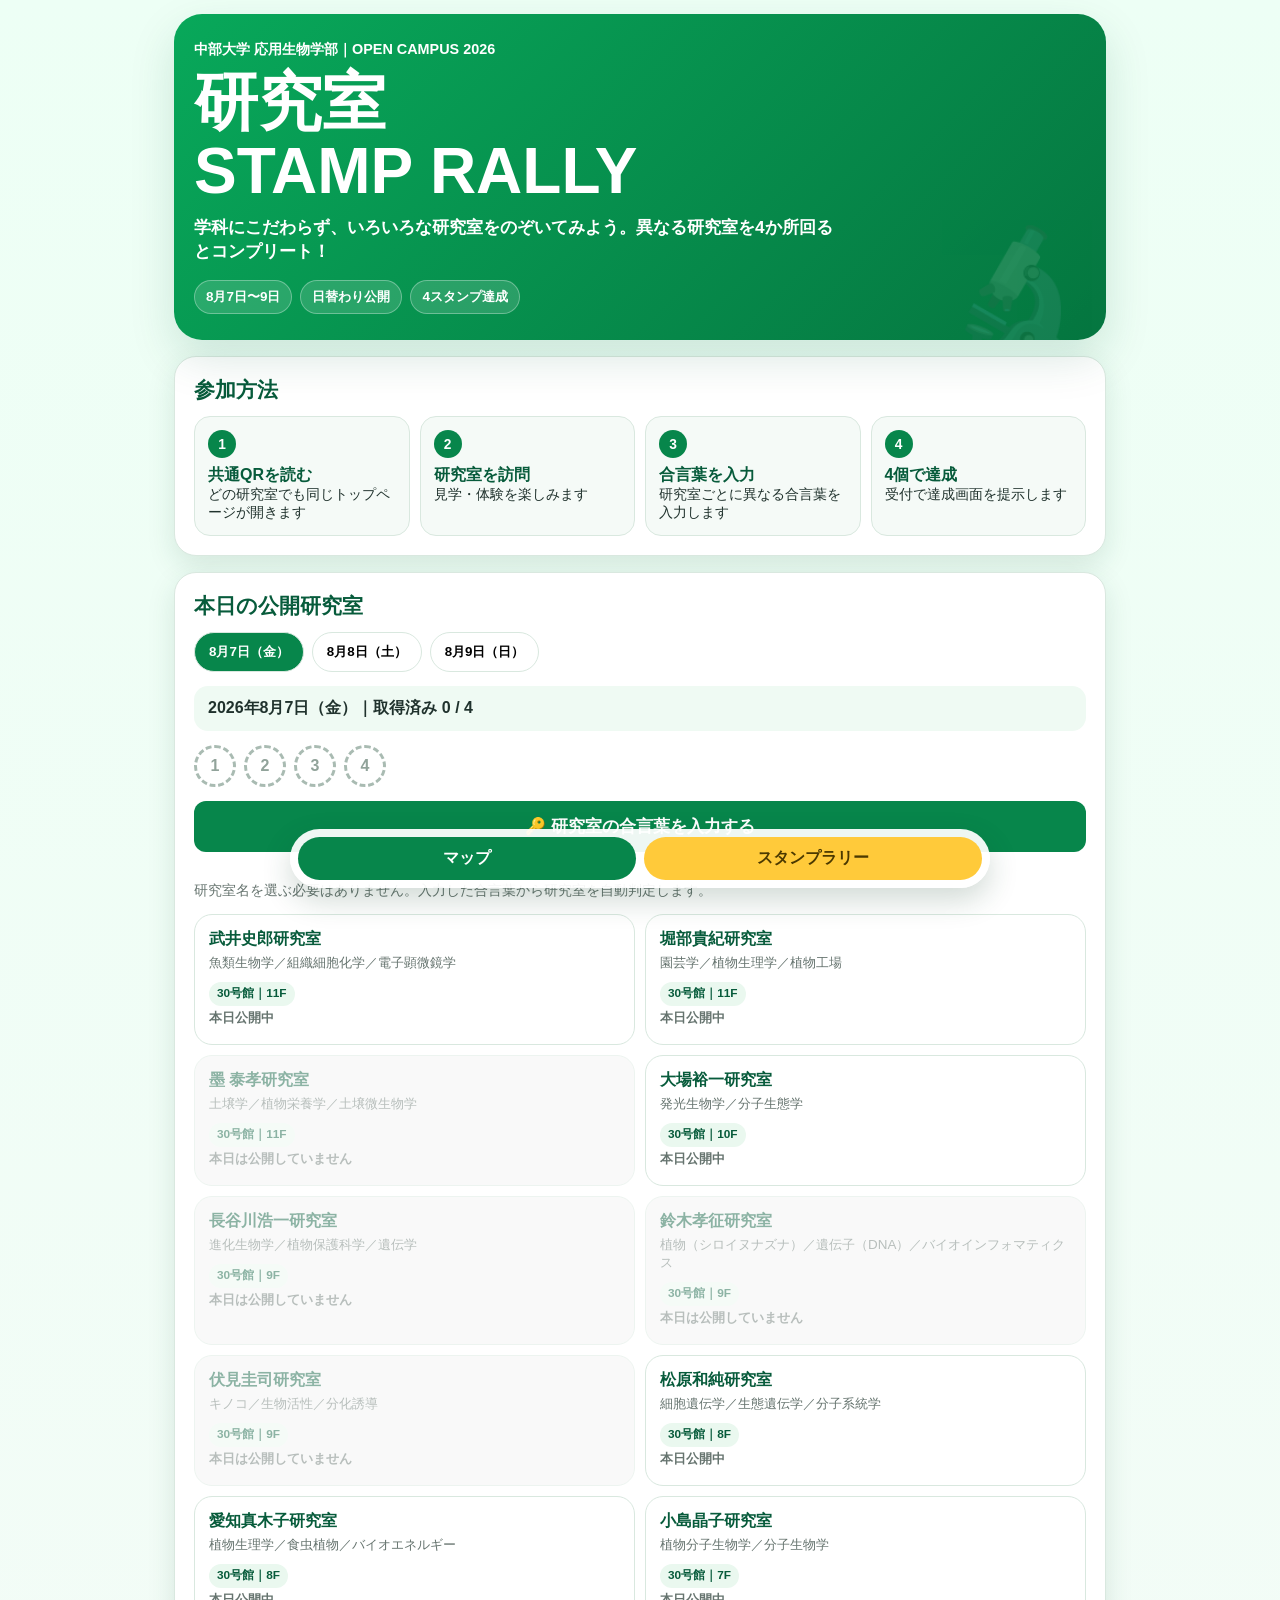
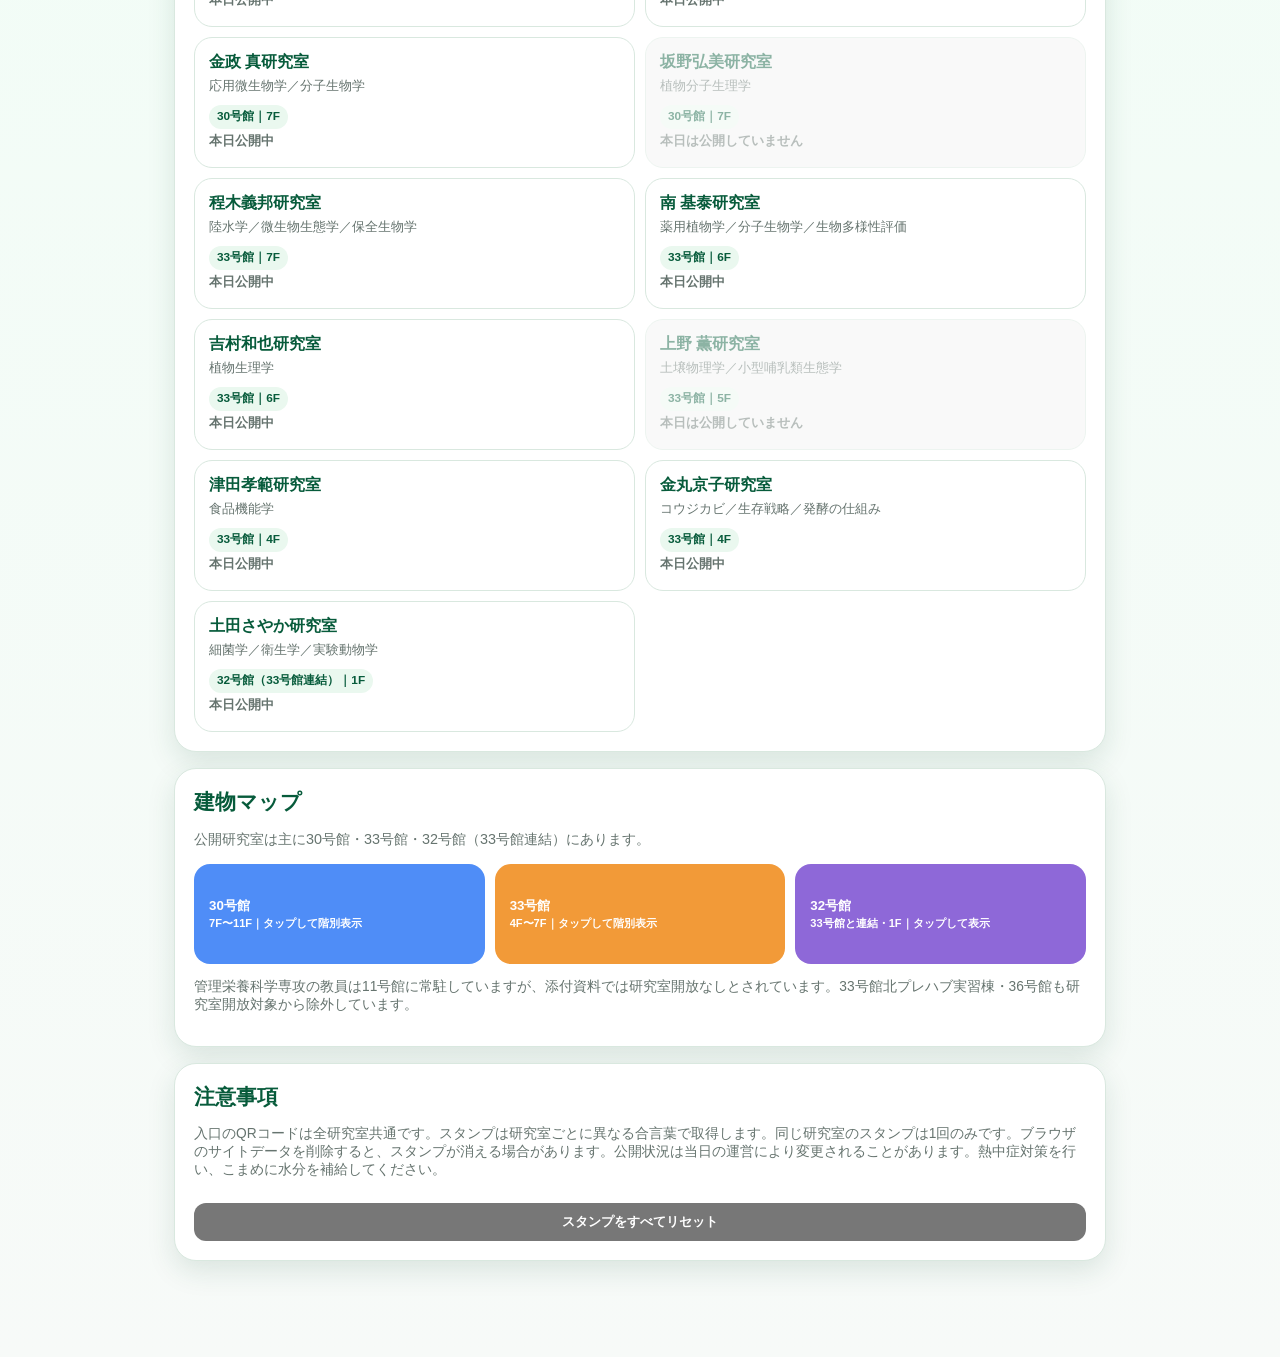
==== index_02.html @ 3755e6f1 "Add files via upload" ====
<!doctype html><html lang="ja"><head><meta charset="utf-8"><meta name="viewport" content="width=device-width,initial-scale=1"><title>2026 応用生物学部 研究室スタンプラリー</title><style>
:root{--g:#07864b;--d:#075b3b;--m:#66746f;--bg:#f3faf6;--line:#d9e8df;--gold:#ffca3a}*{box-sizing:border-box}html{scroll-behavior:smooth}body{margin:0;background:linear-gradient(#edfff5,#f7faf8);font-family:-apple-system,BlinkMacSystemFont,"Segoe UI","Yu Gothic",Meiryo,sans-serif;color:#20322d}.wrap{width:min(100%,960px);margin:auto;padding:14px 14px 96px}.hero{background:linear-gradient(135deg,#08a85a,#057640);color:#fff;border-radius:28px;padding:26px 20px;box-shadow:0 18px 45px #075b3b26;position:relative;overflow:hidden}.hero:after{content:"🔬";position:absolute;right:14px;bottom:-22px;font-size:120px;opacity:.13}.kicker{font-weight:800;font-size:.9rem}h1{font-size:clamp(2rem,8vw,4rem);line-height:1.08;margin:9px 0}.hero p{font-size:1.08rem;font-weight:700;margin:0;max-width:650px}.badges{display:flex;gap:8px;flex-wrap:wrap;margin-top:17px}.badge{padding:7px 11px;background:#ffffff24;border:1px solid #ffffff50;border-radius:999px;font-weight:800;font-size:.84rem}.card{background:#fff;border:1px solid var(--line);border-radius:22px;padding:19px;margin-top:16px;box-shadow:0 10px 28px #194d3520}h2{font-size:1.3rem;margin:0 0 12px;color:var(--d)}.sub{color:var(--m);font-size:.9rem}.steps{display:grid;grid-template-columns:repeat(4,1fr);gap:10px}.step{padding:13px;border-radius:16px;background:#f5faf7;border:1px solid var(--line);font-size:.86rem}.step b{display:block;color:var(--d);font-size:1rem}.num{display:grid;place-items:center;width:28px;height:28px;border-radius:50%;background:var(--g);color:#fff;font-weight:900;margin-bottom:7px}.tabs{display:flex;gap:8px;flex-wrap:wrap}.tab{border:1px solid var(--line);background:#fff;padding:10px 14px;border-radius:999px;font-weight:900;cursor:pointer}.tab.active{background:var(--g);color:#fff}.status{margin:14px 0;padding:12px 14px;background:#effaf3;border-radius:14px;font-weight:800}.progress{display:flex;gap:8px;margin-top:10px}.dot{width:42px;height:42px;border-radius:50%;display:grid;place-items:center;border:3px dashed #a9bbb2;color:#91a39a;font-weight:900}.dot.done{border-style:solid;border-color:var(--gold);background:#fff8d8;color:#7c5d00}.grid{display:grid;grid-template-columns:repeat(2,1fr);gap:10px}.lab{border:1px solid var(--line);border-radius:18px;padding:14px;background:#fff}.lab.closed{opacity:.46;background:#f2f4f3}.lab h3{margin:0 0 4px;font-size:1rem;color:var(--d)}.lab p{margin:3px 0;color:var(--m);font-size:.84rem}.loc{display:inline-block;background:#eaf8ef;color:var(--d);font-weight:800;border-radius:999px;padding:4px 8px;font-size:.74rem;margin-top:7px}.get{width:100%;border:0;border-radius:12px;background:var(--g);color:#fff;font-weight:900;padding:10px;margin-top:10px;cursor:pointer}.get.done{background:#e7f5eb;color:var(--d)}.map{display:grid;grid-template-columns:repeat(3,1fr);gap:10px}.building{border-radius:16px;padding:15px;color:#fff;font-weight:900;min-height:100px}.b30{background:#4f8df7}.b33{background:#f29a38}.b32{background:#8e68d8}.complete{display:none;text-align:center;background:linear-gradient(135deg,#fff9cf,#fff);border:3px solid var(--gold)}.complete.show{display:block}.complete .big{font-size:3.2rem}.complete h2{font-size:2rem}.notice{font-size:.86rem;color:var(--m)}.sticky{position:fixed;left:50%;bottom:12px;transform:translateX(-50%);width:min(calc(100% - 20px),700px);display:flex;gap:8px;background:#ffffffee;padding:8px;border-radius:999px;box-shadow:0 12px 30px #17482e33;z-index:20}.sticky a{flex:1;text-decoration:none;text-align:center;border-radius:999px;padding:11px;font-weight:900}.primary{background:var(--gold);color:#4b3900}.secondary{background:var(--g);color:#fff}.modal{display:none;position:fixed;inset:0;background:#0008;z-index:30;padding:18px;align-items:center;justify-content:center}.modal.show{display:flex}.dialog{width:min(100%,430px);background:#fff;border-radius:22px;padding:20px}.dialog h3{margin:0 0 5px;color:var(--d)}input{width:100%;font-size:1.1rem;padding:13px;border:2px solid var(--line);border-radius:12px;margin:12px 0;text-transform:uppercase}.actions{display:flex;gap:8px}.actions button{flex:1;border:0;border-radius:12px;padding:11px;font-weight:900;cursor:pointer}.cancel{background:#eee}.submit{background:var(--g);color:#fff}.error{color:#c73333;font-weight:800;font-size:.86rem;min-height:1.4em}@media(max-width:680px){.steps{grid-template-columns:1fr 1fr}.grid{grid-template-columns:1fr}.map{grid-template-columns:1fr}}@media print{@page{size:A4;margin:9mm}body{background:#fff;font-size:9pt}.wrap{padding:0}.hero,.card{box-shadow:none;break-inside:avoid;margin-top:7px;padding:12px}.hero{border-radius:15px}h1{font-size:26pt}.steps{grid-template-columns:repeat(4,1fr)}.grid{grid-template-columns:repeat(2,1fr);gap:5px}.lab{padding:8px}.get,.sticky,.modal,.tabs{display:none!important}.lab.closed{display:none}}

.building{border:0;cursor:pointer;text-align:left;transition:.18s ease}.building:hover,.building.active{transform:translateY(-2px);outline:4px solid #ffffffcc}.floor-map{display:none;margin-top:14px;border:1px solid var(--line);border-radius:18px;padding:14px;background:#f8fcfa}.floor-map.show{display:block}.floor-head{display:flex;align-items:center;justify-content:space-between;gap:10px;margin-bottom:10px}.floor-head h3{margin:0;color:var(--d)}.floor-close{border:0;background:#e8efeb;border-radius:999px;padding:7px 11px;font-weight:800;cursor:pointer}.floor-list{display:grid;gap:9px}.floor-row{display:grid;grid-template-columns:64px 1fr;gap:10px;align-items:stretch}.floor-label{display:grid;place-items:center;border-radius:14px;color:#fff;font-weight:900;min-height:66px}.floor-labs{display:grid;grid-template-columns:repeat(2,1fr);gap:8px}.map-lab{border:1px solid var(--line);border-radius:13px;padding:10px;background:#fff}.map-lab.closed{opacity:.42;background:#eef1ef}.map-lab.done{border:2px solid var(--gold);background:#fff9da}.map-lab b{display:block;color:var(--d);font-size:.9rem}.map-lab span{font-size:.76rem;color:var(--m)}.legend{display:flex;gap:8px;flex-wrap:wrap;margin:10px 0 0}.legend span{font-size:.76rem;padding:5px 9px;border-radius:999px;background:#eef5f1}.legend .open{background:#e6f7ec;color:#075b3b}.legend .done{background:#fff4bd;color:#6e5200}.legend .closed{background:#ecefee;color:#777}@media(max-width:680px){.floor-labs{grid-template-columns:1fr}.floor-row{grid-template-columns:54px 1fr}}@media print{.floor-map{display:block!important}.floor-close{display:none}.floor-labs{grid-template-columns:repeat(2,1fr)}}
</style></head><body><main class="wrap"><section class="hero"><div class="kicker">中部大学 応用生物学部｜OPEN CAMPUS 2026</div><h1>研究室<br>STAMP RALLY</h1><p>学科にこだわらず、いろいろな研究室をのぞいてみよう。異なる研究室を4か所回るとコンプリート！</p><div class="badges"><span class="badge">8月7日〜9日</span><span class="badge">日替わり公開</span><span class="badge">4スタンプ達成</span></div></section><section class="card"><h2>参加方法</h2><div class="steps"><div class="step"><span class="num">1</span><b>共通QRを読む</b>どの研究室でも同じトップページが開きます</div><div class="step"><span class="num">2</span><b>研究室を訪問</b>見学・体験を楽しみます</div><div class="step"><span class="num">3</span><b>合言葉を入力</b>研究室ごとに異なる合言葉を入力します</div><div class="step"><span class="num">4</span><b>4個で達成</b>受付で達成画面を提示します</div></div></section><section class="card" id="rally"><h2>本日の公開研究室</h2><div class="tabs"><button class="tab" data-day="7">8月7日（金）</button><button class="tab" data-day="8">8月8日（土）</button><button class="tab" data-day="9">8月9日（日）</button></div><div class="status" id="status"></div><div class="progress" id="progress"></div><button class="get" style="font-size:1.05rem;padding:14px;margin:14px 0" onclick="openCommonModal()">🔑 研究室の合言葉を入力する</button><p class="sub">研究室名を選ぶ必要はありません。入力した合言葉から研究室を自動判定します。</p><div class="grid" id="labs"></div></section><section class="card" id="map"><h2>建物マップ</h2><p class="sub">公開研究室は主に30号館・33号館・32号館（33号館連結）にあります。</p><div class="map"><button class="building b30" data-building="30号館">30号館<br><small>7F〜11F｜タップして階別表示</small></button><button class="building b33" data-building="33号館">33号館<br><small>4F〜7F｜タップして階別表示</small></button><button class="building b32" data-building="32号館（33号館連結）">32号館<br><small>33号館と連結・1F｜タップして表示</small></button></div><div class="floor-map" id="floorMap"></div><p class="notice">管理栄養科学専攻の教員は11号館に常駐していますが、添付資料では研究室開放なしとされています。33号館北プレハブ実習棟・36号館も研究室開放対象から除外しています。</p></section><section class="card complete" id="complete"><div class="big">🎉</div><h2>COMPLETE!</h2><p><b>4つの研究室を訪問しました。</b><br>この画面を応用生物学部受付で提示してください。</p></section><section class="card"><h2>注意事項</h2><p class="notice">入口のQRコードは全研究室共通です。スタンプは研究室ごとに異なる合言葉で取得します。同じ研究室のスタンプは1回のみです。ブラウザのサイトデータを削除すると、スタンプが消える場合があります。公開状況は当日の運営により変更されることがあります。熱中症対策を行い、こまめに水分を補給してください。</p><button class="get" style="background:#777" onclick="resetRally()">スタンプをすべてリセット</button></section></main><nav class="sticky"><a class="secondary" href="#map">マップ</a><a class="primary" href="#rally">スタンプラリー</a></nav><div class="modal" id="modal"><div class="dialog"><h3 id="modalTitle">研究室の合言葉を入力</h3><p class="sub">訪問した研究室で案内された合言葉を入力してください。</p><input id="passwordInput" type="text" autocomplete="off" placeholder="合言葉"><div class="error" id="error"></div><div class="actions"><button class="cancel" onclick="closeModal()">キャンセル</button><button class="submit" onclick="submitPassword()">スタンプを取得</button></div></div></div><script>
const LABS=[
{id:'takei',name:'武井史郎研究室',building:'30号館',floor:'11F',days:[7,8,9],fields:'魚類生物学／組織細胞化学／電子顕微鏡学',password:'FISH30'},
{id:'horibe',name:'堀部貴紀研究室',building:'30号館',floor:'11F',days:[7,9],fields:'園芸学／植物生理学／植物工場',password:'PLANT11'},
{id:'sumi',name:'墨 泰孝研究室',building:'30号館',floor:'11F',days:[8],fields:'土壌学／植物栄養学／土壌微生物学',password:'SOIL08'},
{id:'oba',name:'大場裕一研究室',building:'30号館',floor:'10F',days:[7,8,9],fields:'発光生物学／分子生態学',password:'LIGHT10'},
{id:'hasegawa',name:'長谷川浩一研究室',building:'30号館',floor:'9F',days:[8,9],fields:'進化生物学／植物保護科学／遺伝学',password:'EVOLVE9'},
{id:'suzuki',name:'鈴木孝征研究室',building:'30号館',floor:'9F',days:[8,9],fields:'植物（シロイヌナズナ）／遺伝子（DNA）／バイオインフォマティクス',password:'DNA309'},
{id:'fushimi',name:'伏見圭司研究室',building:'30号館',floor:'9F',days:[9],fields:'キノコ／生物活性／分化誘導',password:'MUSH09'},
{id:'matsubara',name:'松原和純研究室',building:'30号館',floor:'8F',days:[7,8,9],fields:'細胞遺伝学／生態遺伝学／分子系統学',password:'GENE08'},
{id:'aichi',name:'愛知真木子研究室',building:'30号館',floor:'8F',days:[7],fields:'植物生理学／食虫植物／バイオエネルギー',password:'CARNI7'},
{id:'kojima',name:'小島晶子研究室',building:'30号館',floor:'7F',days:[7,8,9],fields:'植物分子生物学／分子生物学',password:'LEAF07'},
{id:'kanemasa',name:'金政 真研究室',building:'30号館',floor:'7F',days:[7,8,9],fields:'応用微生物学／分子生物学',password:'MICRO7'},
{id:'sakano',name:'坂野弘美研究室',building:'30号館',floor:'7F',days:[8,9],fields:'植物分子生理学',password:'PHYTO7'},
{id:'hodoki',name:'程木義邦研究室',building:'33号館',floor:'7F',days:[7,8,9],fields:'陸水学／微生物生態学／保全生物学',password:'WATER7'},
{id:'minami',name:'南 基泰研究室',building:'33号館',floor:'6F',days:[7,8,9],fields:'薬用植物学／分子生物学／生物多様性評価',password:'HERB06'},
{id:'yoshimura',name:'吉村和也研究室',building:'33号館',floor:'6F',days:[7,8,9],fields:'植物生理学',password:'GREEN6'},
{id:'ueno',name:'上野 薫研究室',building:'33号館',floor:'5F',days:[8,9],fields:'土壌物理学／小型哺乳類生態学',password:'FIELD5'},
{id:'tsuda',name:'津田孝範研究室',building:'33号館',floor:'4F',days:[7,8,9],fields:'食品機能学',password:'FOOD04'},
{id:'kanamaru',name:'金丸京子研究室',building:'33号館',floor:'4F',days:[7],fields:'コウジカビ／生存戦略／発酵の仕組み',password:'KOJI47'},
{id:'tsuchida',name:'土田さやか研究室',building:'32号館（33号館連結）',floor:'1F',days:[7,8,9],fields:'細菌学／衛生学／実験動物学',password:'BACT01'}];
const DATES={7:'2026年8月7日（金）',8:'2026年8月8日（土）',9:'2026年8月9日（日）'};const KEY='chubu_oc_2026_stamps';let currentDay=7,selectedLab=null;const t=new Date();if(t.getMonth()===7&&[7,8,9].includes(t.getDate()))currentDay=t.getDate();const p=Number(new URLSearchParams(location.search).get('day'));if([7,8,9].includes(p))currentDay=p;function stamps(){try{return JSON.parse(localStorage.getItem(KEY)||'[]')}catch(e){return[]}}function save(v){localStorage.setItem(KEY,JSON.stringify(v))}function render(){document.querySelectorAll('.tab').forEach(b=>b.classList.toggle('active',Number(b.dataset.day)===currentDay));const got=stamps();document.getElementById('status').textContent=DATES[currentDay]+'｜取得済み '+got.length+' / 4';document.getElementById('progress').innerHTML=[0,1,2,3].map(i=>`<div class="dot ${i<got.length?'done':''}">${i<got.length?'✓':i+1}</div>`).join('');document.getElementById('complete').classList.toggle('show',got.length>=4);document.getElementById('labs').innerHTML=LABS.map(l=>{const open=l.days.includes(currentDay),done=got.includes(l.id);return `<article class="lab ${open?'':'closed'}"><h3>${l.name}</h3><p>${l.fields}</p><span class="loc">${l.building}｜${l.floor}</span>${open?`<p><b>${done?'✓ スタンプ取得済み':'本日公開中'}</b></p>`:'<p><b>本日は公開していません</b></p>'}</article>`}).join('');renderFloorMap()}
let selectedBuilding='';
const FLOOR_ORDER={
 '30号館':['11F','10F','9F','8F','7F'],
 '33号館':['7F','6F','5F','4F'],
 '32号館（33号館連結）':['1F']
};
const FLOOR_COLOR={'30号館':'#4f8df7','33号館':'#f29a38','32号館（33号館連結）':'#8e68d8'};
function openFloorMap(building){selectedBuilding=building;document.querySelectorAll('.building').forEach(b=>b.classList.toggle('active',b.dataset.building===building));renderFloorMap();document.getElementById('floorMap').scrollIntoView({behavior:'smooth',block:'nearest'})}
function closeFloorMap(){selectedBuilding='';document.getElementById('floorMap').classList.remove('show');document.querySelectorAll('.building').forEach(b=>b.classList.remove('active'))}
function renderFloorMap(){const root=document.getElementById('floorMap');if(!root||!selectedBuilding){if(root)root.classList.remove('show');return}const got=stamps();const floors=FLOOR_ORDER[selectedBuilding]||[];root.classList.add('show');root.innerHTML=`<div class="floor-head"><h3>${selectedBuilding} 階別マップ</h3><button class="floor-close" onclick="closeFloorMap()">閉じる</button></div><div class="floor-list">${floors.map(f=>{const ls=LABS.filter(l=>l.building===selectedBuilding&&l.floor===f);return `<div class="floor-row"><div class="floor-label" style="background:${FLOOR_COLOR[selectedBuilding]}">${f}</div><div class="floor-labs">${ls.map(l=>{const open=l.days.includes(currentDay),done=got.includes(l.id);return `<div class="map-lab ${open?'':'closed'} ${done?'done':''}"><b>${done?'✓ ':''}${l.name}</b><span>${open?'本日公開':'本日は非公開'}${done?'｜取得済み':''}<br>${l.fields}</span></div>`}).join('')||'<div class="map-lab closed"><b>公開研究室なし</b><span>この階の登録はありません</span></div>'}</div></div>`}).join('')}</div><div class="legend"><span class="open">本日公開</span><span class="done">取得済み</span><span class="closed">本日は非公開</span></div>`}
document.querySelectorAll('.building').forEach(b=>b.addEventListener('click',()=>openFloorMap(b.dataset.building)));
document.querySelectorAll('.tab').forEach(b=>b.onclick=()=>{currentDay=Number(b.dataset.day);render()});function openCommonModal(){selectedLab=null;document.getElementById('modalTitle').textContent='研究室の合言葉を入力';document.getElementById('passwordInput').value='';document.getElementById('error').textContent='';document.getElementById('modal').classList.add('show');setTimeout(()=>document.getElementById('passwordInput').focus(),100)}function closeModal(){document.getElementById('modal').classList.remove('show');selectedLab=null}function submitPassword(){const v=document.getElementById('passwordInput').value.trim().toUpperCase();const matched=LABS.find(l=>l.password.toUpperCase()===v);if(!matched){document.getElementById('error').textContent='合言葉が違います。研究室スタッフにご確認ください。';return}if(!matched.days.includes(currentDay)){document.getElementById('error').textContent='この研究室は本日の公開対象ではありません。日付をご確認ください。';return}const got=stamps();if(got.includes(matched.id)){document.getElementById('error').textContent=matched.name+'のスタンプは取得済みです。';return}got.push(matched.id);save(got);closeModal();render();alert(matched.name+'のスタンプを取得しました！');if(got.length>=4)setTimeout(()=>document.getElementById('complete').scrollIntoView({behavior:'smooth'}),150)}document.getElementById('passwordInput').addEventListener('keydown',e=>{if(e.key==='Enter')submitPassword()});document.getElementById('modal').addEventListener('click',e=>{if(e.target.id==='modal')closeModal()});function resetRally(){if(confirm('すべてのスタンプをリセットしますか？')){localStorage.removeItem(KEY);render()}}render();
</script></body></html>
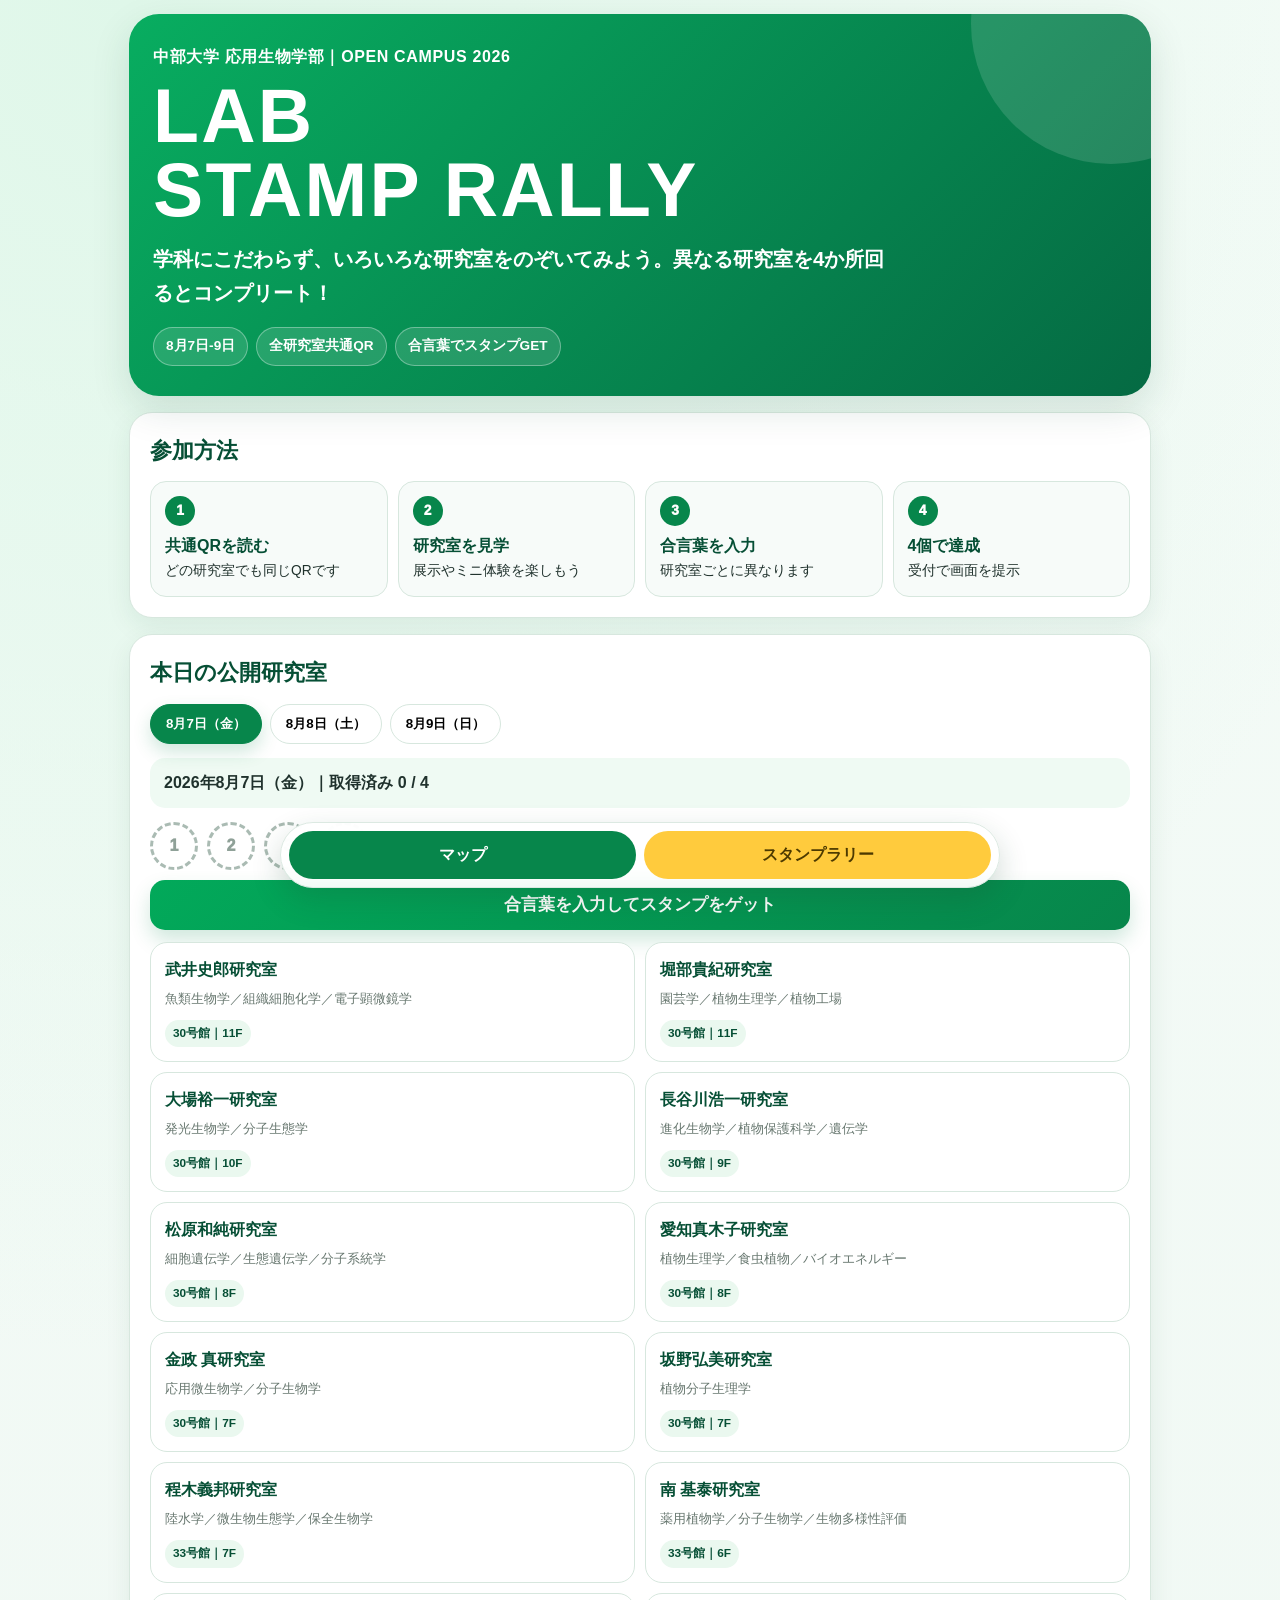
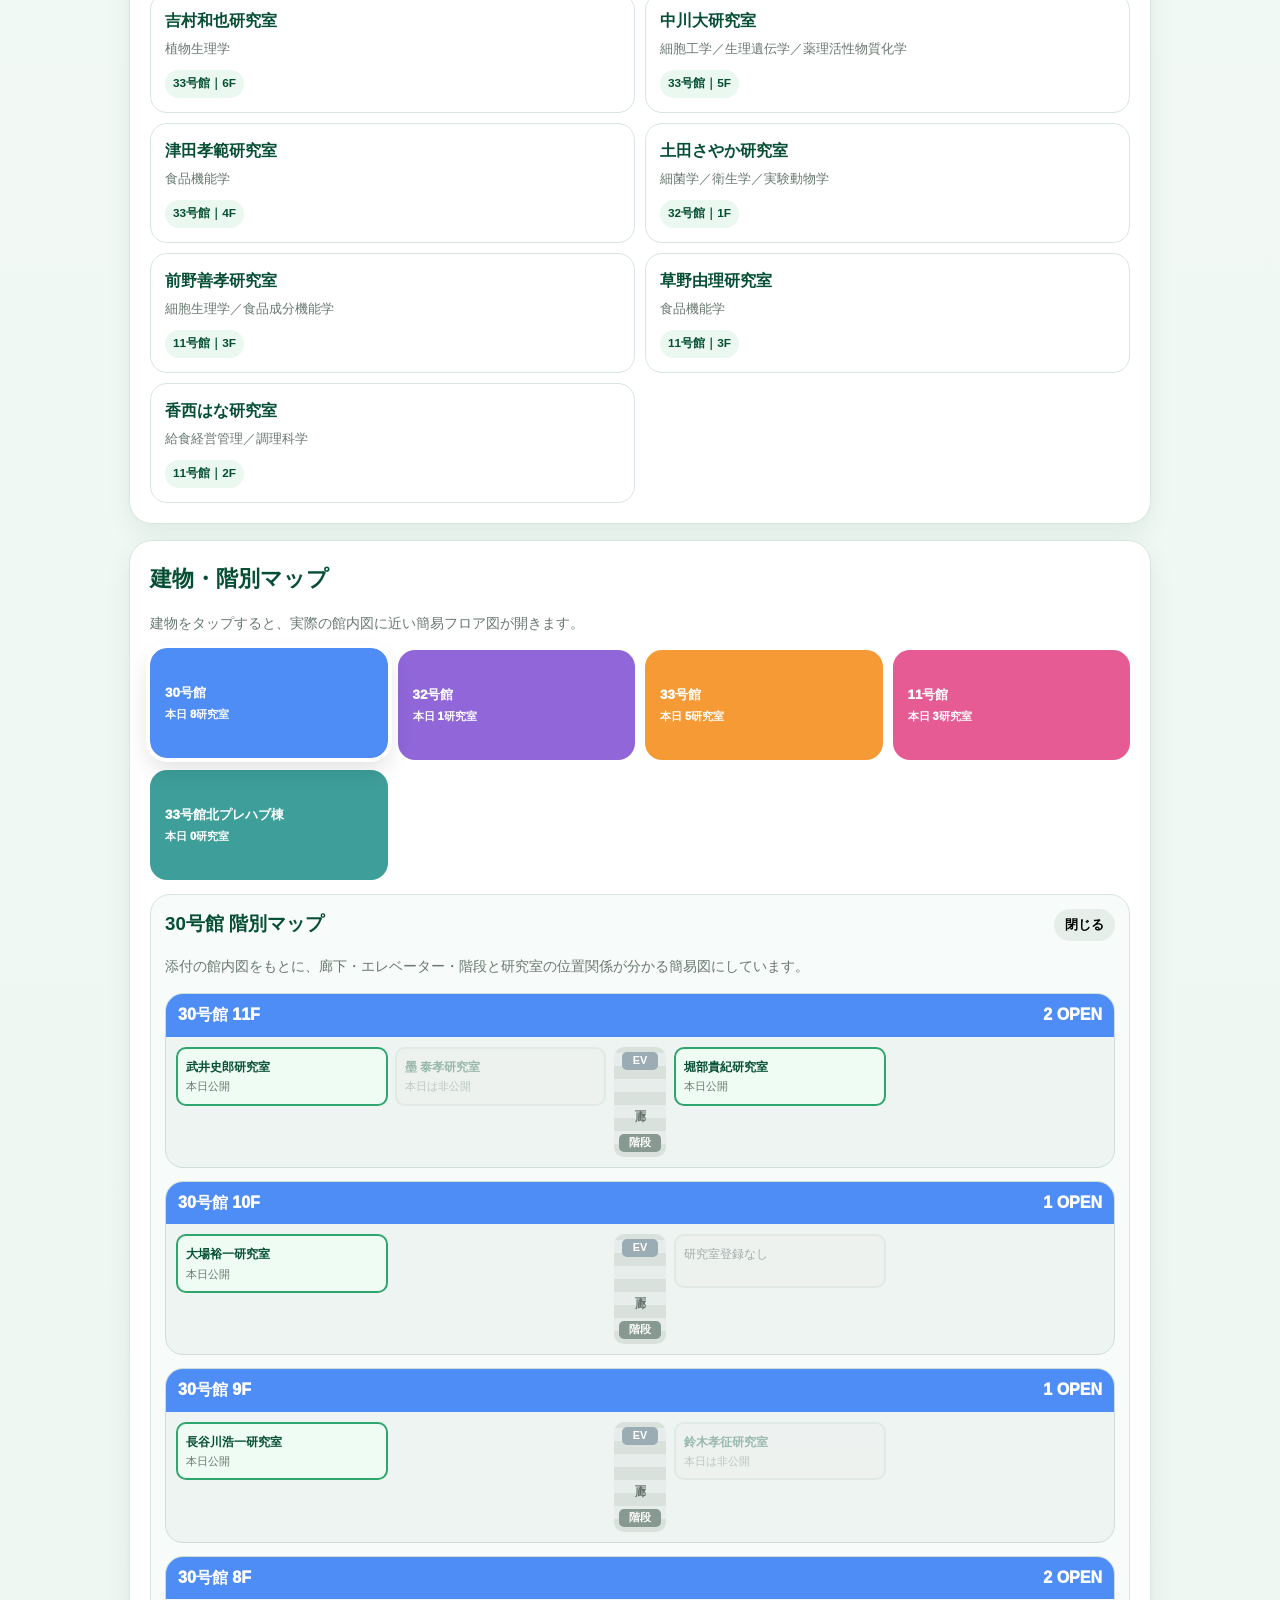
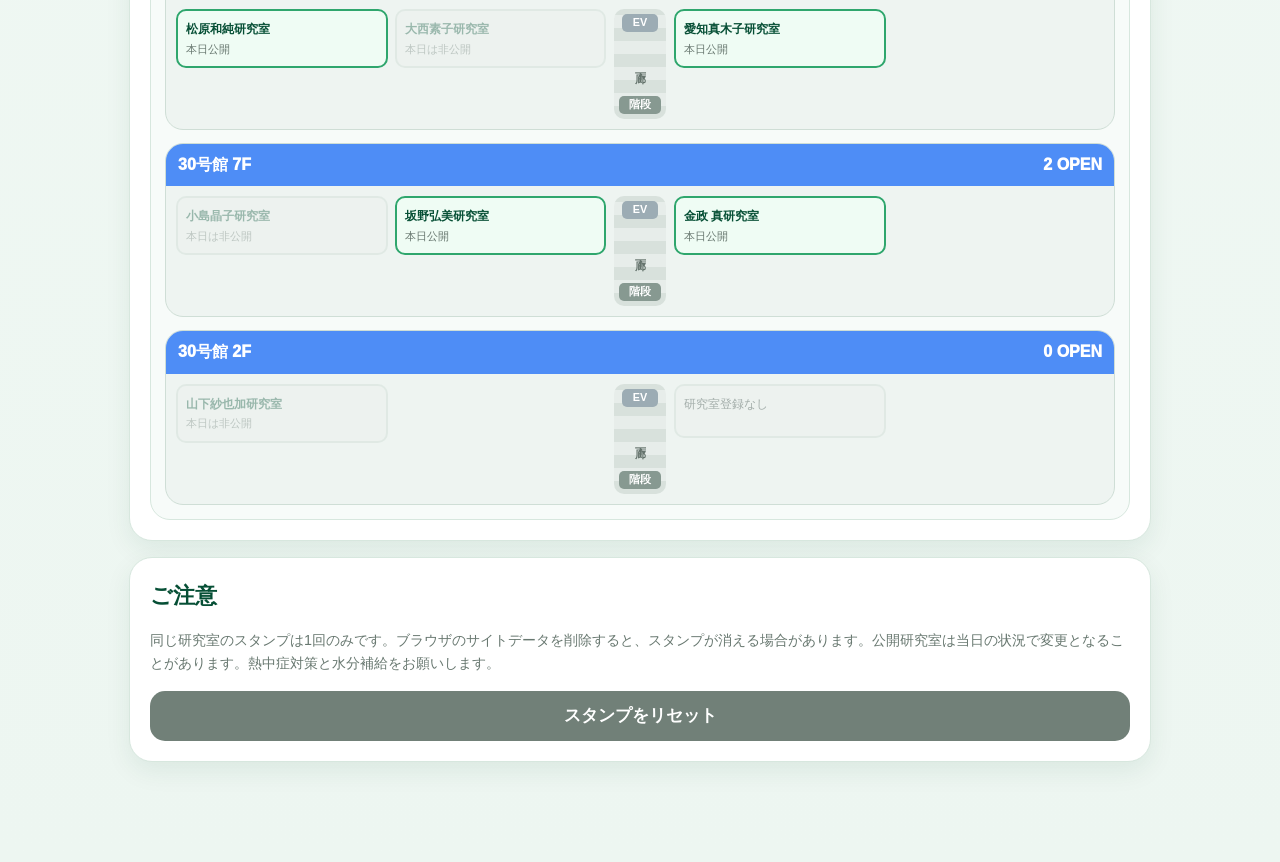
==== commit ba8b426d: "Add files via upload" ====
--- a/index_02.html
+++ b/index_02.html
@@ -1,39 +1 @@
-<!doctype html><html lang="ja"><head><meta charset="utf-8"><meta name="viewport" content="width=device-width,initial-scale=1"><title>2026 応用生物学部 研究室スタンプラリー</title><style>
-:root{--g:#07864b;--d:#075b3b;--m:#66746f;--bg:#f3faf6;--line:#d9e8df;--gold:#ffca3a}*{box-sizing:border-box}html{scroll-behavior:smooth}body{margin:0;background:linear-gradient(#edfff5,#f7faf8);font-family:-apple-system,BlinkMacSystemFont,"Segoe UI","Yu Gothic",Meiryo,sans-serif;color:#20322d}.wrap{width:min(100%,960px);margin:auto;padding:14px 14px 96px}.hero{background:linear-gradient(135deg,#08a85a,#057640);color:#fff;border-radius:28px;padding:26px 20px;box-shadow:0 18px 45px #075b3b26;position:relative;overflow:hidden}.hero:after{content:"🔬";position:absolute;right:14px;bottom:-22px;font-size:120px;opacity:.13}.kicker{font-weight:800;font-size:.9rem}h1{font-size:clamp(2rem,8vw,4rem);line-height:1.08;margin:9px 0}.hero p{font-size:1.08rem;font-weight:700;margin:0;max-width:650px}.badges{display:flex;gap:8px;flex-wrap:wrap;margin-top:17px}.badge{padding:7px 11px;background:#ffffff24;border:1px solid #ffffff50;border-radius:999px;font-weight:800;font-size:.84rem}.card{background:#fff;border:1px solid var(--line);border-radius:22px;padding:19px;margin-top:16px;box-shadow:0 10px 28px #194d3520}h2{font-size:1.3rem;margin:0 0 12px;color:var(--d)}.sub{color:var(--m);font-size:.9rem}.steps{display:grid;grid-template-columns:repeat(4,1fr);gap:10px}.step{padding:13px;border-radius:16px;background:#f5faf7;border:1px solid var(--line);font-size:.86rem}.step b{display:block;color:var(--d);font-size:1rem}.num{display:grid;place-items:center;width:28px;height:28px;border-radius:50%;background:var(--g);color:#fff;font-weight:900;margin-bottom:7px}.tabs{display:flex;gap:8px;flex-wrap:wrap}.tab{border:1px solid var(--line);background:#fff;padding:10px 14px;border-radius:999px;font-weight:900;cursor:pointer}.tab.active{background:var(--g);color:#fff}.status{margin:14px 0;padding:12px 14px;background:#effaf3;border-radius:14px;font-weight:800}.progress{display:flex;gap:8px;margin-top:10px}.dot{width:42px;height:42px;border-radius:50%;display:grid;place-items:center;border:3px dashed #a9bbb2;color:#91a39a;font-weight:900}.dot.done{border-style:solid;border-color:var(--gold);background:#fff8d8;color:#7c5d00}.grid{display:grid;grid-template-columns:repeat(2,1fr);gap:10px}.lab{border:1px solid var(--line);border-radius:18px;padding:14px;background:#fff}.lab.closed{opacity:.46;background:#f2f4f3}.lab h3{margin:0 0 4px;font-size:1rem;color:var(--d)}.lab p{margin:3px 0;color:var(--m);font-size:.84rem}.loc{display:inline-block;background:#eaf8ef;color:var(--d);font-weight:800;border-radius:999px;padding:4px 8px;font-size:.74rem;margin-top:7px}.get{width:100%;border:0;border-radius:12px;background:var(--g);color:#fff;font-weight:900;padding:10px;margin-top:10px;cursor:pointer}.get.done{background:#e7f5eb;color:var(--d)}.map{display:grid;grid-template-columns:repeat(3,1fr);gap:10px}.building{border-radius:16px;padding:15px;color:#fff;font-weight:900;min-height:100px}.b30{background:#4f8df7}.b33{background:#f29a38}.b32{background:#8e68d8}.complete{display:none;text-align:center;background:linear-gradient(135deg,#fff9cf,#fff);border:3px solid var(--gold)}.complete.show{display:block}.complete .big{font-size:3.2rem}.complete h2{font-size:2rem}.notice{font-size:.86rem;color:var(--m)}.sticky{position:fixed;left:50%;bottom:12px;transform:translateX(-50%);width:min(calc(100% - 20px),700px);display:flex;gap:8px;background:#ffffffee;padding:8px;border-radius:999px;box-shadow:0 12px 30px #17482e33;z-index:20}.sticky a{flex:1;text-decoration:none;text-align:center;border-radius:999px;padding:11px;font-weight:900}.primary{background:var(--gold);color:#4b3900}.secondary{background:var(--g);color:#fff}.modal{display:none;position:fixed;inset:0;background:#0008;z-index:30;padding:18px;align-items:center;justify-content:center}.modal.show{display:flex}.dialog{width:min(100%,430px);background:#fff;border-radius:22px;padding:20px}.dialog h3{margin:0 0 5px;color:var(--d)}input{width:100%;font-size:1.1rem;padding:13px;border:2px solid var(--line);border-radius:12px;margin:12px 0;text-transform:uppercase}.actions{display:flex;gap:8px}.actions button{flex:1;border:0;border-radius:12px;padding:11px;font-weight:900;cursor:pointer}.cancel{background:#eee}.submit{background:var(--g);color:#fff}.error{color:#c73333;font-weight:800;font-size:.86rem;min-height:1.4em}@media(max-width:680px){.steps{grid-template-columns:1fr 1fr}.grid{grid-template-columns:1fr}.map{grid-template-columns:1fr}}@media print{@page{size:A4;margin:9mm}body{background:#fff;font-size:9pt}.wrap{padding:0}.hero,.card{box-shadow:none;break-inside:avoid;margin-top:7px;padding:12px}.hero{border-radius:15px}h1{font-size:26pt}.steps{grid-template-columns:repeat(4,1fr)}.grid{grid-template-columns:repeat(2,1fr);gap:5px}.lab{padding:8px}.get,.sticky,.modal,.tabs{display:none!important}.lab.closed{display:none}}
-
-.building{border:0;cursor:pointer;text-align:left;transition:.18s ease}.building:hover,.building.active{transform:translateY(-2px);outline:4px solid #ffffffcc}.floor-map{display:none;margin-top:14px;border:1px solid var(--line);border-radius:18px;padding:14px;background:#f8fcfa}.floor-map.show{display:block}.floor-head{display:flex;align-items:center;justify-content:space-between;gap:10px;margin-bottom:10px}.floor-head h3{margin:0;color:var(--d)}.floor-close{border:0;background:#e8efeb;border-radius:999px;padding:7px 11px;font-weight:800;cursor:pointer}.floor-list{display:grid;gap:9px}.floor-row{display:grid;grid-template-columns:64px 1fr;gap:10px;align-items:stretch}.floor-label{display:grid;place-items:center;border-radius:14px;color:#fff;font-weight:900;min-height:66px}.floor-labs{display:grid;grid-template-columns:repeat(2,1fr);gap:8px}.map-lab{border:1px solid var(--line);border-radius:13px;padding:10px;background:#fff}.map-lab.closed{opacity:.42;background:#eef1ef}.map-lab.done{border:2px solid var(--gold);background:#fff9da}.map-lab b{display:block;color:var(--d);font-size:.9rem}.map-lab span{font-size:.76rem;color:var(--m)}.legend{display:flex;gap:8px;flex-wrap:wrap;margin:10px 0 0}.legend span{font-size:.76rem;padding:5px 9px;border-radius:999px;background:#eef5f1}.legend .open{background:#e6f7ec;color:#075b3b}.legend .done{background:#fff4bd;color:#6e5200}.legend .closed{background:#ecefee;color:#777}@media(max-width:680px){.floor-labs{grid-template-columns:1fr}.floor-row{grid-template-columns:54px 1fr}}@media print{.floor-map{display:block!important}.floor-close{display:none}.floor-labs{grid-template-columns:repeat(2,1fr)}}
-</style></head><body><main class="wrap"><section class="hero"><div class="kicker">中部大学 応用生物学部｜OPEN CAMPUS 2026</div><h1>研究室<br>STAMP RALLY</h1><p>学科にこだわらず、いろいろな研究室をのぞいてみよう。異なる研究室を4か所回るとコンプリート！</p><div class="badges"><span class="badge">8月7日〜9日</span><span class="badge">日替わり公開</span><span class="badge">4スタンプ達成</span></div></section><section class="card"><h2>参加方法</h2><div class="steps"><div class="step"><span class="num">1</span><b>共通QRを読む</b>どの研究室でも同じトップページが開きます</div><div class="step"><span class="num">2</span><b>研究室を訪問</b>見学・体験を楽しみます</div><div class="step"><span class="num">3</span><b>合言葉を入力</b>研究室ごとに異なる合言葉を入力します</div><div class="step"><span class="num">4</span><b>4個で達成</b>受付で達成画面を提示します</div></div></section><section class="card" id="rally"><h2>本日の公開研究室</h2><div class="tabs"><button class="tab" data-day="7">8月7日（金）</button><button class="tab" data-day="8">8月8日（土）</button><button class="tab" data-day="9">8月9日（日）</button></div><div class="status" id="status"></div><div class="progress" id="progress"></div><button class="get" style="font-size:1.05rem;padding:14px;margin:14px 0" onclick="openCommonModal()">🔑 研究室の合言葉を入力する</button><p class="sub">研究室名を選ぶ必要はありません。入力した合言葉から研究室を自動判定します。</p><div class="grid" id="labs"></div></section><section class="card" id="map"><h2>建物マップ</h2><p class="sub">公開研究室は主に30号館・33号館・32号館（33号館連結）にあります。</p><div class="map"><button class="building b30" data-building="30号館">30号館<br><small>7F〜11F｜タップして階別表示</small></button><button class="building b33" data-building="33号館">33号館<br><small>4F〜7F｜タップして階別表示</small></button><button class="building b32" data-building="32号館（33号館連結）">32号館<br><small>33号館と連結・1F｜タップして表示</small></button></div><div class="floor-map" id="floorMap"></div><p class="notice">管理栄養科学専攻の教員は11号館に常駐していますが、添付資料では研究室開放なしとされています。33号館北プレハブ実習棟・36号館も研究室開放対象から除外しています。</p></section><section class="card complete" id="complete"><div class="big">🎉</div><h2>COMPLETE!</h2><p><b>4つの研究室を訪問しました。</b><br>この画面を応用生物学部受付で提示してください。</p></section><section class="card"><h2>注意事項</h2><p class="notice">入口のQRコードは全研究室共通です。スタンプは研究室ごとに異なる合言葉で取得します。同じ研究室のスタンプは1回のみです。ブラウザのサイトデータを削除すると、スタンプが消える場合があります。公開状況は当日の運営により変更されることがあります。熱中症対策を行い、こまめに水分を補給してください。</p><button class="get" style="background:#777" onclick="resetRally()">スタンプをすべてリセット</button></section></main><nav class="sticky"><a class="secondary" href="#map">マップ</a><a class="primary" href="#rally">スタンプラリー</a></nav><div class="modal" id="modal"><div class="dialog"><h3 id="modalTitle">研究室の合言葉を入力</h3><p class="sub">訪問した研究室で案内された合言葉を入力してください。</p><input id="passwordInput" type="text" autocomplete="off" placeholder="合言葉"><div class="error" id="error"></div><div class="actions"><button class="cancel" onclick="closeModal()">キャンセル</button><button class="submit" onclick="submitPassword()">スタンプを取得</button></div></div></div><script>
-const LABS=[
-{id:'takei',name:'武井史郎研究室',building:'30号館',floor:'11F',days:[7,8,9],fields:'魚類生物学／組織細胞化学／電子顕微鏡学',password:'FISH30'},
-{id:'horibe',name:'堀部貴紀研究室',building:'30号館',floor:'11F',days:[7,9],fields:'園芸学／植物生理学／植物工場',password:'PLANT11'},
-{id:'sumi',name:'墨 泰孝研究室',building:'30号館',floor:'11F',days:[8],fields:'土壌学／植物栄養学／土壌微生物学',password:'SOIL08'},
-{id:'oba',name:'大場裕一研究室',building:'30号館',floor:'10F',days:[7,8,9],fields:'発光生物学／分子生態学',password:'LIGHT10'},
-{id:'hasegawa',name:'長谷川浩一研究室',building:'30号館',floor:'9F',days:[8,9],fields:'進化生物学／植物保護科学／遺伝学',password:'EVOLVE9'},
-{id:'suzuki',name:'鈴木孝征研究室',building:'30号館',floor:'9F',days:[8,9],fields:'植物（シロイヌナズナ）／遺伝子（DNA）／バイオインフォマティクス',password:'DNA309'},
-{id:'fushimi',name:'伏見圭司研究室',building:'30号館',floor:'9F',days:[9],fields:'キノコ／生物活性／分化誘導',password:'MUSH09'},
-{id:'matsubara',name:'松原和純研究室',building:'30号館',floor:'8F',days:[7,8,9],fields:'細胞遺伝学／生態遺伝学／分子系統学',password:'GENE08'},
-{id:'aichi',name:'愛知真木子研究室',building:'30号館',floor:'8F',days:[7],fields:'植物生理学／食虫植物／バイオエネルギー',password:'CARNI7'},
-{id:'kojima',name:'小島晶子研究室',building:'30号館',floor:'7F',days:[7,8,9],fields:'植物分子生物学／分子生物学',password:'LEAF07'},
-{id:'kanemasa',name:'金政 真研究室',building:'30号館',floor:'7F',days:[7,8,9],fields:'応用微生物学／分子生物学',password:'MICRO7'},
-{id:'sakano',name:'坂野弘美研究室',building:'30号館',floor:'7F',days:[8,9],fields:'植物分子生理学',password:'PHYTO7'},
-{id:'hodoki',name:'程木義邦研究室',building:'33号館',floor:'7F',days:[7,8,9],fields:'陸水学／微生物生態学／保全生物学',password:'WATER7'},
-{id:'minami',name:'南 基泰研究室',building:'33号館',floor:'6F',days:[7,8,9],fields:'薬用植物学／分子生物学／生物多様性評価',password:'HERB06'},
-{id:'yoshimura',name:'吉村和也研究室',building:'33号館',floor:'6F',days:[7,8,9],fields:'植物生理学',password:'GREEN6'},
-{id:'ueno',name:'上野 薫研究室',building:'33号館',floor:'5F',days:[8,9],fields:'土壌物理学／小型哺乳類生態学',password:'FIELD5'},
-{id:'tsuda',name:'津田孝範研究室',building:'33号館',floor:'4F',days:[7,8,9],fields:'食品機能学',password:'FOOD04'},
-{id:'kanamaru',name:'金丸京子研究室',building:'33号館',floor:'4F',days:[7],fields:'コウジカビ／生存戦略／発酵の仕組み',password:'KOJI47'},
-{id:'tsuchida',name:'土田さやか研究室',building:'32号館（33号館連結）',floor:'1F',days:[7,8,9],fields:'細菌学／衛生学／実験動物学',password:'BACT01'}];
-const DATES={7:'2026年8月7日（金）',8:'2026年8月8日（土）',9:'2026年8月9日（日）'};const KEY='chubu_oc_2026_stamps';let currentDay=7,selectedLab=null;const t=new Date();if(t.getMonth()===7&&[7,8,9].includes(t.getDate()))currentDay=t.getDate();const p=Number(new URLSearchParams(location.search).get('day'));if([7,8,9].includes(p))currentDay=p;function stamps(){try{return JSON.parse(localStorage.getItem(KEY)||'[]')}catch(e){return[]}}function save(v){localStorage.setItem(KEY,JSON.stringify(v))}function render(){document.querySelectorAll('.tab').forEach(b=>b.classList.toggle('active',Number(b.dataset.day)===currentDay));const got=stamps();document.getElementById('status').textContent=DATES[currentDay]+'｜取得済み '+got.length+' / 4';document.getElementById('progress').innerHTML=[0,1,2,3].map(i=>`<div class="dot ${i<got.length?'done':''}">${i<got.length?'✓':i+1}</div>`).join('');document.getElementById('complete').classList.toggle('show',got.length>=4);document.getElementById('labs').innerHTML=LABS.map(l=>{const open=l.days.includes(currentDay),done=got.includes(l.id);return `<article class="lab ${open?'':'closed'}"><h3>${l.name}</h3><p>${l.fields}</p><span class="loc">${l.building}｜${l.floor}</span>${open?`<p><b>${done?'✓ スタンプ取得済み':'本日公開中'}</b></p>`:'<p><b>本日は公開していません</b></p>'}</article>`}).join('');renderFloorMap()}
-let selectedBuilding='';
-const FLOOR_ORDER={
- '30号館':['11F','10F','9F','8F','7F'],
- '33号館':['7F','6F','5F','4F'],
- '32号館（33号館連結）':['1F']
-};
-const FLOOR_COLOR={'30号館':'#4f8df7','33号館':'#f29a38','32号館（33号館連結）':'#8e68d8'};
-function openFloorMap(building){selectedBuilding=building;document.querySelectorAll('.building').forEach(b=>b.classList.toggle('active',b.dataset.building===building));renderFloorMap();document.getElementById('floorMap').scrollIntoView({behavior:'smooth',block:'nearest'})}
-function closeFloorMap(){selectedBuilding='';document.getElementById('floorMap').classList.remove('show');document.querySelectorAll('.building').forEach(b=>b.classList.remove('active'))}
-function renderFloorMap(){const root=document.getElementById('floorMap');if(!root||!selectedBuilding){if(root)root.classList.remove('show');return}const got=stamps();const floors=FLOOR_ORDER[selectedBuilding]||[];root.classList.add('show');root.innerHTML=`<div class="floor-head"><h3>${selectedBuilding} 階別マップ</h3><button class="floor-close" onclick="closeFloorMap()">閉じる</button></div><div class="floor-list">${floors.map(f=>{const ls=LABS.filter(l=>l.building===selectedBuilding&&l.floor===f);return `<div class="floor-row"><div class="floor-label" style="background:${FLOOR_COLOR[selectedBuilding]}">${f}</div><div class="floor-labs">${ls.map(l=>{const open=l.days.includes(currentDay),done=got.includes(l.id);return `<div class="map-lab ${open?'':'closed'} ${done?'done':''}"><b>${done?'✓ ':''}${l.name}</b><span>${open?'本日公開':'本日は非公開'}${done?'｜取得済み':''}<br>${l.fields}</span></div>`}).join('')||'<div class="map-lab closed"><b>公開研究室なし</b><span>この階の登録はありません</span></div>'}</div></div>`}).join('')}</div><div class="legend"><span class="open">本日公開</span><span class="done">取得済み</span><span class="closed">本日は非公開</span></div>`}
-document.querySelectorAll('.building').forEach(b=>b.addEventListener('click',()=>openFloorMap(b.dataset.building)));
-document.querySelectorAll('.tab').forEach(b=>b.onclick=()=>{currentDay=Number(b.dataset.day);render()});function openCommonModal(){selectedLab=null;document.getElementById('modalTitle').textContent='研究室の合言葉を入力';document.getElementById('passwordInput').value='';document.getElementById('error').textContent='';document.getElementById('modal').classList.add('show');setTimeout(()=>document.getElementById('passwordInput').focus(),100)}function closeModal(){document.getElementById('modal').classList.remove('show');selectedLab=null}function submitPassword(){const v=document.getElementById('passwordInput').value.trim().toUpperCase();const matched=LABS.find(l=>l.password.toUpperCase()===v);if(!matched){document.getElementById('error').textContent='合言葉が違います。研究室スタッフにご確認ください。';return}if(!matched.days.includes(currentDay)){document.getElementById('error').textContent='この研究室は本日の公開対象ではありません。日付をご確認ください。';return}const got=stamps();if(got.includes(matched.id)){document.getElementById('error').textContent=matched.name+'のスタンプは取得済みです。';return}got.push(matched.id);save(got);closeModal();render();alert(matched.name+'のスタンプを取得しました！');if(got.length>=4)setTimeout(()=>document.getElementById('complete').scrollIntoView({behavior:'smooth'}),150)}document.getElementById('passwordInput').addEventListener('keydown',e=>{if(e.key==='Enter')submitPassword()});document.getElementById('modal').addEventListener('click',e=>{if(e.target.id==='modal')closeModal()});function resetRally(){if(confirm('すべてのスタンプをリセットしますか？')){localStorage.removeItem(KEY);render()}}render();
-</script></body></html>
+<!doctype html><html lang="ja"><head><meta charset="utf-8"><meta name="viewport" content="width=device-width,initial-scale=1"><meta name="theme-color" content="#07864b"><title>2026 応用生物学部 研究室スタンプラリー</title><link rel="stylesheet" href="style.css"></head><body><main class="wrap"><section class="hero"><div class="kicker">中部大学 応用生物学部｜OPEN CAMPUS 2026</div><h1>LAB<br>STAMP RALLY</h1><p>学科にこだわらず、いろいろな研究室をのぞいてみよう。異なる研究室を4か所回るとコンプリート！</p><div class="badges"><span class="badge">8月7日-9日</span><span class="badge">全研究室共通QR</span><span class="badge">合言葉でスタンプGET</span></div></section><section class="card"><h2>参加方法</h2><div class="steps"><div class="step"><span class="num">1</span><b>共通QRを読む</b>どの研究室でも同じQRです</div><div class="step"><span class="num">2</span><b>研究室を見学</b>展示やミニ体験を楽しもう</div><div class="step"><span class="num">3</span><b>合言葉を入力</b>研究室ごとに異なります</div><div class="step"><span class="num">4</span><b>4個で達成</b>受付で画面を提示</div></div></section><section class="card" id="rally"><h2>本日の公開研究室</h2><div class="tabs"><button class="tab" data-day="7">8月7日（金）</button><button class="tab" data-day="8">8月8日（土）</button><button class="tab" data-day="9">8月9日（日）</button></div><div class="status" id="status"></div><div class="progress" id="progress"></div><button class="password-launch" onclick="openPassword()">合言葉を入力してスタンプをゲット</button><div class="grid" id="labs"></div></section><section class="card" id="map"><h2>建物・階別マップ</h2><p class="sub">建物をタップすると、実際の館内図に近い簡易フロア図が開きます。</p><div class="building-cards" id="buildingCards"></div><div class="floor-shell" id="floorShell"></div></section><section class="card complete" id="complete"><div class="big">🏆</div><h2>COMPLETE!</h2><p><b>4つの研究室を訪問しました。</b><br>この画面を応用生物学部受付で提示してください。</p></section><section class="card"><h2>ご注意</h2><p class="note">同じ研究室のスタンプは1回のみです。ブラウザのサイトデータを削除すると、スタンプが消える場合があります。公開研究室は当日の状況で変更となることがあります。熱中症対策と水分補給をお願いします。</p><button class="password-launch" style="background:#718078;box-shadow:none" onclick="resetRally()">スタンプをリセット</button></section></main><nav class="sticky"><a class="secondary" href="#map">マップ</a><a class="primary" href="#rally">スタンプラリー</a></nav><div class="modal" id="modal"><div class="dialog"><h3>研究室の合言葉を入力</h3><p class="sub">研究室に掲示されている合言葉を入力してください。</p><input id="pw" type="text" autocomplete="off" placeholder="合言葉"><div class="error" id="err"></div><div class="actions"><button class="cancel" onclick="closePassword()">キャンセル</button><button class="submit" onclick="submitPassword()">スタンプGET</button></div></div></div><div class="stampfx" id="stampFx"><div class="aurora"></div><div class="rings"></div><div class="fxcard"><div class="beam"></div><div class="fxseal"><span id="fxIcon">★</span></div><div class="fxtitle" id="fxTitle">STAMP GET!</div><p class="fxlab" id="fxLab"></p><div class="fxcount" id="fxCount"></div><br><button class="fxclose" onclick="closeFx()">つづける</button></div></div><script src="data.js"></script><script src="app.js"></script></body></html>
--- a/style.css
+++ b/style.css
@@ -0,0 +1,6 @@
+
+:root{--green:#07864b;--green2:#02a95a;--deep:#064f35;--ink:#20322d;--muted:#687870;--bg:#eef8f2;--line:#d7e7de;--gold:#ffcb3d;--blue:#4e8df6;--orange:#f59a35;--purple:#9066d8;--pink:#e65b94;--teal:#3d9e9a;--shadow:0 14px 38px rgba(13,72,48,.13)}*{box-sizing:border-box}html{scroll-behavior:smooth}body{margin:0;background:radial-gradient(circle at 10% 0,#dff7e9,transparent 32%),linear-gradient(#f4fbf7,#edf6f1);font-family:-apple-system,BlinkMacSystemFont,"Segoe UI","Yu Gothic",Meiryo,sans-serif;color:var(--ink);line-height:1.65}.wrap{width:min(100%,1050px);margin:auto;padding:14px 14px 100px}.hero{position:relative;overflow:hidden;padding:30px 24px;border-radius:30px;color:#fff;background:linear-gradient(135deg,#08ad60,#056a43);box-shadow:var(--shadow)}.hero:after{content:"";position:absolute;width:280px;height:280px;border-radius:50%;right:-100px;top:-130px;background:#fff2}.kicker{font-weight:900;letter-spacing:.04em}.hero h1{font-size:clamp(2.3rem,9vw,4.7rem);line-height:.98;margin:10px 0 14px;letter-spacing:.03em}.hero p{font-size:clamp(1rem,3vw,1.28rem);font-weight:800;margin:0;max-width:750px}.badges{display:flex;gap:8px;flex-wrap:wrap;margin-top:18px}.badge{padding:7px 12px;border:1px solid #ffffff55;background:#ffffff20;border-radius:999px;font-weight:900;font-size:.85rem}.card{margin-top:16px;padding:20px;border:1px solid var(--line);border-radius:23px;background:#fff;box-shadow:0 9px 26px rgba(10,73,47,.08)}h2{margin:0 0 12px;color:var(--deep);font-size:1.38rem}.sub,.note{color:var(--muted);font-size:.9rem}.steps{display:grid;grid-template-columns:repeat(4,1fr);gap:10px}.step{padding:14px;border:1px solid var(--line);border-radius:16px;background:#f7fbf9;font-size:.86rem}.num{display:grid;place-items:center;width:30px;height:30px;border-radius:50%;background:var(--green);color:#fff;font-weight:1000;margin-bottom:7px}.step b{display:block;color:var(--deep);font-size:1rem}.tabs{display:flex;gap:8px;flex-wrap:wrap}.tab{border:1px solid var(--line);border-radius:999px;padding:10px 15px;background:#fff;font-weight:900;cursor:pointer}.tab.active{background:var(--green);color:#fff;border-color:var(--green);box-shadow:0 8px 18px #07864b30}.status{margin:14px 0;padding:12px 14px;border-radius:15px;background:#effaf3;font-weight:900}.progress{display:flex;gap:9px;margin:10px 0}.dot{width:48px;height:48px;display:grid;place-items:center;border:3px dashed #aabbb3;border-radius:50%;font-weight:1000;color:#8fa198}.dot.done{border-style:solid;border-color:var(--gold);color:#785a00;background:#fff8d6;box-shadow:0 5px 14px #d9a90030}.password-launch{width:100%;padding:14px;border:0;border-radius:15px;background:linear-gradient(135deg,var(--green2),var(--green));color:#fff;font-weight:1000;font-size:1.04rem;cursor:pointer;box-shadow:0 10px 20px #07864b30}.grid{display:grid;grid-template-columns:repeat(2,1fr);gap:10px;margin-top:12px}.lab{padding:14px;border:1px solid var(--line);border-radius:17px;background:#fff}.lab.closed{opacity:.45;background:#f1f4f2}.lab.done{border:2px solid var(--gold);background:#fffbe8}.lab h3{margin:0 0 4px;color:var(--deep);font-size:1rem}.lab p{margin:3px 0;color:var(--muted);font-size:.84rem}.loc{display:inline-block;margin-top:7px;padding:4px 8px;border-radius:999px;background:#eaf8ef;color:var(--deep);font-size:.74rem;font-weight:900}.building-cards{display:grid;grid-template-columns:repeat(4,1fr);gap:10px}.building-card{border:0;border-radius:17px;min-height:110px;padding:15px;color:#fff;text-align:left;font-weight:1000;cursor:pointer;transition:.18s}.building-card:hover,.building-card.active{transform:translateY(-2px);outline:4px solid #ffffff;box-shadow:0 10px 24px #0002}.b30{background:var(--blue)}.b32{background:var(--purple)}.b33{background:var(--orange)}.b11{background:var(--pink)}.bp{background:var(--teal)}.building-card small{display:block;margin-top:5px}.floor-shell{display:none;margin-top:14px;padding:14px;border:1px solid var(--line);border-radius:20px;background:#f7fbf9}.floor-shell.show{display:block}.floor-title{display:flex;justify-content:space-between;gap:10px;align-items:center}.floor-title h3{margin:0;color:var(--deep)}.closemap{border:0;border-radius:999px;padding:7px 11px;background:#e5eee9;font-weight:900;cursor:pointer}.floor-stack{display:grid;gap:13px;margin-top:12px}.floor-plan{border:1px solid #cfded6;border-radius:18px;background:#eef4f1;overflow:hidden}.floor-banner{display:flex;align-items:center;justify-content:space-between;padding:8px 12px;color:#fff;font-weight:1000}.plan-body{display:grid;grid-template-columns:1fr 52px 1fr;min-height:130px;padding:10px;gap:8px}.room-column{display:grid;grid-template-columns:repeat(2,minmax(0,1fr));gap:7px;align-content:start}.room{position:relative;min-height:54px;padding:8px;border:2px solid #c8d8cf;border-radius:10px;background:#fff;font-size:.78rem}.room.open{border-color:#2fa66d;background:#effcf4}.room.done{border-color:var(--gold);background:#fff7c9;box-shadow:inset 0 0 0 2px #fff}.room.closed{opacity:.36;background:#ecefed}.room b{display:block;color:var(--deep)}.room .room-status{font-size:.69rem;color:var(--muted)}.corridor{position:relative;display:grid;place-items:center;border-radius:10px;background:repeating-linear-gradient(0deg,#d8e1dc 0 13px,#e7edea 13px 26px);font-size:.68rem;color:#64736c;font-weight:900;writing-mode:vertical-rl}.corridor:before{content:"EV";position:absolute;top:5px;left:8px;right:8px;text-align:center;writing-mode:horizontal-tb;border-radius:5px;background:#9cacb4;color:#fff}.corridor:after{content:"階段";position:absolute;bottom:5px;left:5px;right:5px;text-align:center;writing-mode:horizontal-tb;border-radius:5px;background:#879991;color:#fff}.connection{padding:8px;text-align:center;background:#fff2c8;color:#715500;font-size:.78rem;font-weight:900}.complete{display:none;text-align:center;border:3px solid var(--gold);background:linear-gradient(135deg,#fff8ca,#fff)}.complete.show{display:block}.complete .big{font-size:3.5rem}.sticky{position:fixed;left:50%;bottom:12px;transform:translateX(-50%);z-index:20;width:min(calc(100% - 20px),720px);display:flex;gap:8px;padding:8px;border:1px solid #dce9e2;border-radius:999px;background:#ffffffee;backdrop-filter:blur(9px);box-shadow:0 12px 30px #17482e33}.sticky a{flex:1;padding:11px;border-radius:999px;text-decoration:none;text-align:center;font-weight:1000}.secondary{background:var(--green);color:#fff}.primary{background:var(--gold);color:#4d3a00}.modal{display:none;position:fixed;inset:0;z-index:40;align-items:center;justify-content:center;padding:18px;background:#001d14bb}.modal.show{display:flex}.dialog{width:min(100%,440px);padding:22px;border-radius:24px;background:#fff;box-shadow:0 25px 80px #0007}.dialog h3{margin:0;color:var(--deep)}input{width:100%;padding:14px;margin:13px 0;border:2px solid var(--line);border-radius:13px;font-size:1.15rem;text-transform:uppercase}.actions{display:flex;gap:8px}.actions button{flex:1;padding:11px;border:0;border-radius:12px;font-weight:1000;cursor:pointer}.cancel{background:#edf0ee}.submit{background:var(--green);color:#fff}.error{min-height:1.5em;color:#c92f2f;font-weight:900;font-size:.86rem}
+/* luxury stamp animation */
+.stampfx{display:none;position:fixed;inset:0;z-index:80;align-items:center;justify-content:center;overflow:hidden;padding:18px;background:radial-gradient(circle at center,#094a36cc,#001611f5)}.stampfx.show{display:flex;animation:fadein .2s ease}.aurora{position:absolute;inset:-35%;background:conic-gradient(from 0deg,#00ef9a20,#ffe66d30,#63a7ff25,#ff6dbb25,#00ef9a20);filter:blur(20px);animation:spin 8s linear infinite}.rings{position:absolute;width:min(110vw,720px);height:min(110vw,720px);border-radius:50%;border:2px solid #ffffff35;box-shadow:0 0 0 34px #ffffff0b,0 0 0 70px #ffffff08,0 0 0 108px #ffffff06;animation:ringpulse 1.2s ease-in-out infinite alternate}.fxcard{position:relative;z-index:3;width:min(94vw,510px);padding:29px 22px;text-align:center;color:#fff;border-radius:34px;border:1px solid #ffffff65;background:linear-gradient(145deg,#0bac68e8,#04563de8);box-shadow:0 30px 90px #000b,0 0 0 8px #ffffff10;transform:scale(.35) rotate(-10deg);animation:pop .75s cubic-bezier(.16,.84,.27,1.3) forwards}.fxcard:before{content:"";position:absolute;inset:5px;border-radius:29px;border:2px dashed #ffffff66}.fxseal{position:relative;width:156px;height:156px;margin:auto;border-radius:50%;display:grid;place-items:center;background:radial-gradient(circle,#fff8d2 0 42%,#ffce42 43% 57%,#fff 58% 63%,#08764d 64%);box-shadow:0 0 0 10px #ffffff17,0 18px 34px #001a1280;animation:seal 1s ease-in-out infinite alternate}.fxseal:after{content:"APP BIO";position:absolute;bottom:24px;font-size:.62rem;letter-spacing:.16em;color:#07583e;font-weight:1000}.fxseal span{font-size:64px;filter:drop-shadow(0 5px 2px #0003)}.fxtitle{margin:10px 0 9px;font-size:clamp(2.5rem,10vw,4.4rem);line-height:.95;font-weight:1000;letter-spacing:.055em;text-shadow:0 5px 0 #03482f,0 12px 25px #00150e99}.fxlab{margin:0;font-size:1.22rem;font-weight:1000}.fxcount{display:inline-block;margin-top:9px;padding:7px 15px;border:1px solid #ffffff50;border-radius:999px;background:#ffffff20;font-weight:1000}.fxclose{margin-top:18px;padding:11px 24px;border:0;border-radius:999px;background:var(--gold);color:#4b3900;font-weight:1000;cursor:pointer;box-shadow:0 9px 19px #001c144c}.beam{position:absolute;inset:0;overflow:hidden;border-radius:34px}.beam:after{content:"";position:absolute;top:-30%;left:-80%;width:55%;height:160%;transform:skewX(-18deg);background:linear-gradient(100deg,transparent,#ffffff75,transparent);animation:beam 1.3s .2s forwards}.confetti{position:absolute;z-index:2;top:-12vh;width:10px;height:19px;border-radius:3px;animation:fall 2s linear forwards}.spark{position:absolute;z-index:2;width:5px;height:5px;border-radius:50%;background:#fff;box-shadow:0 0 12px 3px #fff;animation:spark 1.2s ease-out forwards}.stampfx.completefx .fxcard{background:linear-gradient(145deg,#bd7a00e8,#7a4e00ed)}.stampfx.completefx .fxseal{background:radial-gradient(circle,#fff 0 38%,#ffe36d 39% 58%,#fff 59% 64%,#c38200 65%)}
+@keyframes fadein{from{opacity:0}to{opacity:1}}@keyframes spin{to{transform:rotate(360deg)}}@keyframes ringpulse{from{transform:scale(.92);opacity:.55}to{transform:scale(1.03);opacity:1}}@keyframes pop{0%{transform:scale(.3) rotate(-11deg);opacity:0}62%{transform:scale(1.09) rotate(2deg);opacity:1}100%{transform:scale(1) rotate(0)}}@keyframes seal{from{transform:scale(.97) rotate(-2deg)}to{transform:scale(1.04) rotate(2deg)}}@keyframes beam{to{left:130%}}@keyframes fall{to{transform:translate3d(var(--drift),115vh,0) rotate(900deg);opacity:.05}}@keyframes spark{0%{transform:translate(0,0) scale(1);opacity:1}100%{transform:translate(var(--sx),var(--sy)) scale(0);opacity:0}}
+@media(max-width:760px){.steps{grid-template-columns:1fr 1fr}.grid{grid-template-columns:1fr}.building-cards{grid-template-columns:1fr 1fr}.room-column{grid-template-columns:1fr}.plan-body{grid-template-columns:1fr 42px 1fr}.room{font-size:.73rem}}@media(max-width:440px){.steps{grid-template-columns:1fr}.building-cards{grid-template-columns:1fr}.hero{padding:24px 18px}.sticky{border-radius:19px}.floor-shell{padding:8px}.plan-body{padding:7px;gap:5px}}@media print{.sticky,.modal,.stampfx,.tabs,.password-launch{display:none!important}.wrap{padding:0}.hero,.card{box-shadow:none;break-inside:avoid;margin-top:8px}.lab.closed{display:none}.floor-shell{display:block!important}}
